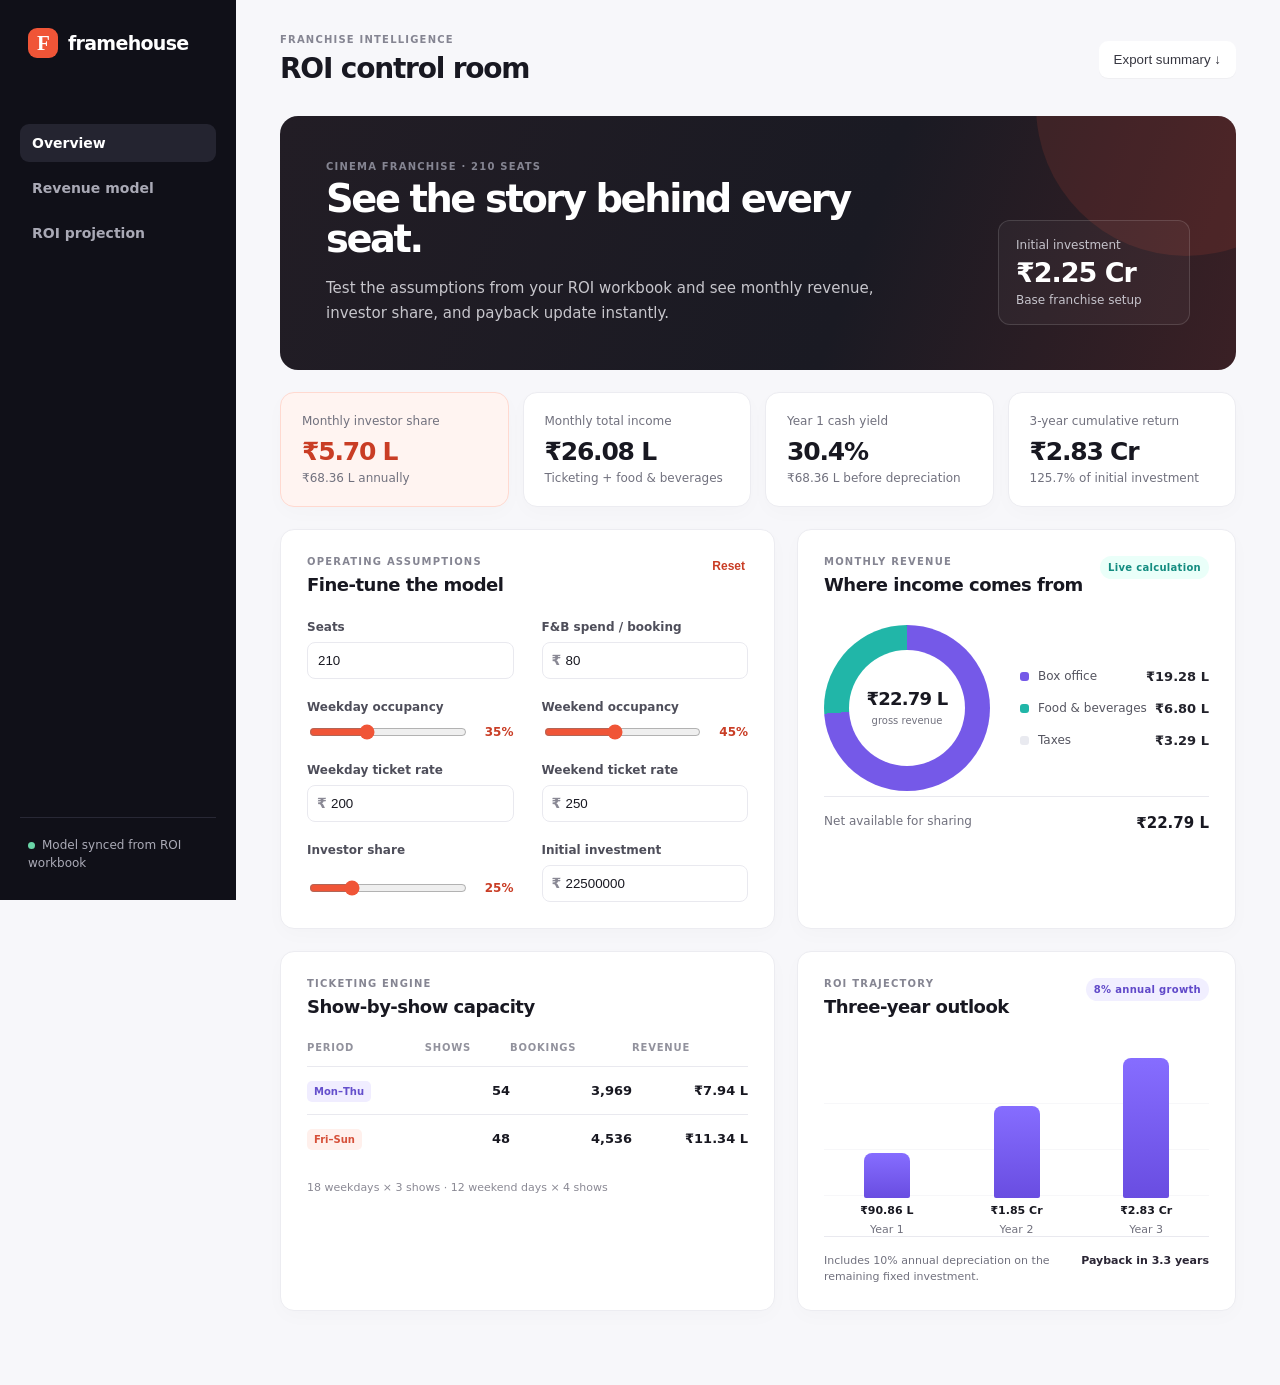
==== index.html @ 7f37f88f "Add files via upload" ====
<!doctype html>
<html lang="en">
  <head>
    <meta charset="UTF-8" />
    <meta name="viewport" content="width=device-width, initial-scale=1.0" />
    <meta name="theme-color" content="#101018" />
    <title>Framehouse — Cinema ROI</title>
    <link rel="stylesheet" href="styles.css" />
  </head>
  <body>
    <div class="app-shell">
      <aside class="sidebar">
        <a class="brand" href="#top" aria-label="Framehouse home"><span class="brand-mark">F</span><span>framehouse</span></a>
        <nav aria-label="Primary navigation">
          <a class="nav-link active" href="#overview">Overview</a>
          <a class="nav-link" href="#revenue">Revenue model</a>
          <a class="nav-link" href="#projection">ROI projection</a>
        </nav>
        <div class="sidebar-note"><span class="status-dot"></span>Model synced from ROI workbook</div>
      </aside>

      <main id="top">
        <header class="topbar">
          <div><p class="eyebrow">Franchise intelligence</p><h1>ROI control room</h1></div>
          <button class="button button-quiet" id="exportButton">Export summary <span aria-hidden="true">↓</span></button>
        </header>

        <section class="hero" id="overview">
          <div>
            <p class="eyebrow">Cinema franchise · 210 seats</p>
            <h2>See the story behind every seat.</h2>
            <p>Test the assumptions from your ROI workbook and see monthly revenue, investor share, and payback update instantly.</p>
          </div>
          <div class="hero-investment"><span>Initial investment</span><strong id="investmentHero">₹2.25 Cr</strong><small>Base franchise setup</small></div>
        </section>

        <section class="metrics" aria-label="Key performance metrics">
          <article class="metric-card featured"><span>Monthly investor share</span><strong id="monthlyShare">₹5.70 L</strong><small id="annualShareNote">₹68.36 L annually</small></article>
          <article class="metric-card"><span>Monthly total income</span><strong id="totalIncome">₹26.08 L</strong><small>Ticketing + food & beverages</small></article>
          <article class="metric-card"><span>Year 1 cash yield</span><strong id="yearOneYield">30.4%</strong><small id="yearOneValue">₹68.36 L before depreciation</small></article>
          <article class="metric-card"><span>3-year cumulative return</span><strong id="threeYearReturn">₹2.83 Cr</strong><small id="threeYearPercent">125.7% of initial investment</small></article>
        </section>

        <section class="grid two-up" id="revenue">
          <article class="panel inputs-panel">
            <div class="panel-heading"><div><p class="eyebrow">Operating assumptions</p><h3>Fine-tune the model</h3></div><button id="resetButton" class="text-button">Reset</button></div>
            <div class="assumptions">
              <label>Seats <input id="seats" type="number" min="1" value="210" /></label>
              <label>F&B spend / booking <div class="currency-input"><span>₹</span><input id="foodRate" type="number" min="0" value="80" /></div></label>
              <label>Weekday occupancy <div class="range-row"><input id="weekdayOccupancy" type="range" min="0" max="100" value="35" /><output id="weekdayOccupancyValue">35%</output></div></label>
              <label>Weekend occupancy <div class="range-row"><input id="weekendOccupancy" type="range" min="0" max="100" value="45" /><output id="weekendOccupancyValue">45%</output></div></label>
              <label>Weekday ticket rate <div class="currency-input"><span>₹</span><input id="weekdayRate" type="number" min="0" value="200" /></div></label>
              <label>Weekend ticket rate <div class="currency-input"><span>₹</span><input id="weekendRate" type="number" min="0" value="250" /></div></label>
              <label>Investor share <div class="range-row"><input id="investorShare" type="range" min="0" max="100" value="25" /><output id="investorShareValue">25%</output></div></label>
              <label>Initial investment <div class="currency-input"><span>₹</span><input id="investment" type="number" min="0" step="100000" value="22500000" /></div></label>
            </div>
          </article>

          <article class="panel revenue-panel">
            <div class="panel-heading"><div><p class="eyebrow">Monthly revenue</p><h3>Where income comes from</h3></div><span class="pill">Live calculation</span></div>
            <div class="donut-wrap"><div class="donut" id="revenueDonut"><div><strong id="grossRevenue">₹22.79 L</strong><span>gross revenue</span></div></div><ul class="legend"><li><i class="swatch ticket"></i><span>Box office</span><strong id="ticketRevenue">₹19.28 L</strong></li><li><i class="swatch food"></i><span>Food & beverages</span><strong id="foodRevenue">₹6.80 L</strong></li><li><i class="swatch taxes"></i><span>Taxes</span><strong id="taxRevenue">₹3.29 L</strong></li></ul></div>
            <div class="revenue-footer"><span>Net available for sharing</span><strong id="availableForSharing">₹22.79 L</strong></div>
          </article>
        </section>

        <section class="grid two-up" id="projection">
          <article class="panel table-panel">
            <div class="panel-heading"><div><p class="eyebrow">Ticketing engine</p><h3>Show-by-show capacity</h3></div></div>
            <div class="table-wrap"><table><thead><tr><th>Period</th><th>Shows</th><th>Bookings</th><th>Revenue</th></tr></thead><tbody><tr><td><span class="day-badge weekday">Mon–Thu</span></td><td id="weekdayShows">54</td><td id="weekdayBookings">3,969</td><td id="weekdayRevenue">₹7.94 L</td></tr><tr><td><span class="day-badge weekend">Fri–Sun</span></td><td id="weekendShows">48</td><td id="weekendBookings">4,536</td><td id="weekendRevenue">₹11.34 L</td></tr></tbody></table></div><p class="source-note">18 weekdays × 3 shows · 12 weekend days × 4 shows</p>
          </article>
          <article class="panel chart-panel">
            <div class="panel-heading"><div><p class="eyebrow">ROI trajectory</p><h3>Three-year outlook</h3></div><span class="pill neutral">8% annual growth</span></div>
            <div class="chart-area" id="chartArea" role="img" aria-label="Cumulative ROI projection by year"><div class="chart-grid"></div><div class="bars"><div class="bar-item"><div class="bar" id="barOne"></div><strong id="barOneValue">₹90.86 L</strong><span>Year 1</span></div><div class="bar-item"><div class="bar" id="barTwo"></div><strong id="barTwoValue">₹1.85 Cr</strong><span>Year 2</span></div><div class="bar-item"><div class="bar" id="barThree"></div><strong id="barThreeValue">₹2.83 Cr</strong><span>Year 3</span></div></div></div><div class="chart-caption"><span>Includes 10% annual depreciation on the remaining fixed investment.</span><strong id="payback">Payback in 2.5 years</strong></div>
          </article>
        </section>
      </main>
    </div>
    <div class="toast" id="toast" role="status">Summary downloaded</div>
    <script src="app.js"></script>
  </body>
</html>
---- styles.css ----
:root{--ink:#181821;--muted:#71717e;--line:#e9e9ef;--canvas:#f7f7fa;--panel:#fff;--accent:#f05537;--accent-dark:#c93d25;--purple:#7559e8;--teal:#21b6a8;--soft:#fff3f0}*{box-sizing:border-box}body{margin:0;background:var(--canvas);font-family:Inter,ui-sans-serif,system-ui,-apple-system,BlinkMacSystemFont,"Segoe UI",sans-serif;color:var(--ink)}.app-shell{min-height:100vh;display:grid;grid-template-columns:236px 1fr}.sidebar{background:#101018;color:#fff;padding:28px 20px;position:sticky;top:0;height:100vh;display:flex;flex-direction:column}.brand{display:flex;align-items:center;gap:10px;color:#fff;text-decoration:none;font-size:19px;font-weight:750;letter-spacing:-.7px;padding:0 8px}.brand-mark{display:grid;place-items:center;width:30px;height:30px;border-radius:9px;background:var(--accent);font-family:Georgia,serif;font-size:21px}.sidebar nav{display:grid;gap:7px;margin-top:66px}.nav-link{border-radius:9px;padding:11px 12px;color:#a9a9b5;text-decoration:none;font-size:14px;font-weight:600}.nav-link:hover,.nav-link.active{background:#242430;color:#fff}.sidebar-note{margin-top:auto;border-top:1px solid #282835;padding:18px 8px 0;color:#aaaab6;font-size:12px;line-height:1.5}.status-dot{display:inline-block;width:7px;height:7px;background:#69d5a7;border-radius:50%;margin-right:7px}main{max-width:1460px;width:100%;padding:34px 44px 52px;margin:auto}.topbar{display:flex;align-items:center;justify-content:space-between;margin-bottom:31px}.eyebrow{text-transform:uppercase;letter-spacing:.12em;font-weight:750;font-size:10px;color:#858592;margin:0 0 7px}h1,h2,h3,p{margin-top:0}h1{font-size:28px;letter-spacing:-1.2px;margin-bottom:0}h2{font-size:clamp(30px,3vw,46px);line-height:1.04;letter-spacing:-2.4px;max-width:570px;margin:0 0 17px}h3{font-size:18px;letter-spacing:-.5px;margin:0}.button{border:0;border-radius:9px;padding:11px 15px;font:600 13px inherit;cursor:pointer}.button-quiet{background:#fff;box-shadow:0 1px 1px #00000009;color:#373741}.hero{display:flex;justify-content:space-between;gap:30px;background:linear-gradient(110deg,#221d25,#1a1a23 60%,#3a2025);color:white;border-radius:18px;padding:45px 46px;margin-bottom:22px;overflow:hidden;position:relative}.hero:after{content:"";position:absolute;width:300px;height:300px;border-radius:50%;background:#f0553720;right:-100px;top:-160px}.hero p:not(.eyebrow){color:#c7c6cc;line-height:1.65;max-width:560px;font-size:15px;margin-bottom:0}.hero-investment{position:relative;z-index:1;min-width:192px;align-self:flex-end;border:1px solid #ffffff22;background:#ffffff0a;border-radius:12px;padding:17px}.hero-investment span,.hero-investment small{display:block;color:#c5c3cb;font-size:12px}.hero-investment strong{display:block;font-size:27px;letter-spacing:-1px;margin:5px 0}.metrics{display:grid;grid-template-columns:repeat(4,1fr);gap:14px;margin-bottom:22px}.metric-card,.panel{background:var(--panel);border:1px solid #ececf1;border-radius:14px;box-shadow:0 6px 20px #17172a05}.metric-card{padding:21px}.metric-card span,.metric-card small{display:block;color:var(--muted);font-size:12px}.metric-card strong{display:block;font-size:25px;letter-spacing:-1.2px;margin:9px 0 5px}.metric-card.featured{background:#fff4f1;border-color:#ffd9d0}.metric-card.featured strong{color:var(--accent-dark)}.grid{display:grid;gap:22px;margin-bottom:22px}.two-up{grid-template-columns:minmax(0,1.06fr) minmax(0,.94fr)}.panel{padding:26px}.panel-heading{display:flex;gap:16px;align-items:flex-start;justify-content:space-between;margin-bottom:25px}.text-button{border:0;background:transparent;color:var(--accent-dark);font-weight:700;font-size:12px;cursor:pointer;padding:3px}.assumptions{display:grid;grid-template-columns:1fr 1fr;gap:21px 28px}.assumptions label{font-size:12px;font-weight:700;color:#4e4e5a;display:grid;gap:8px}.assumptions input[type=number]{border:1px solid var(--line);border-radius:8px;padding:10px;font:600 14px inherit;color:var(--ink);width:100%;background:#fff}.currency-input{position:relative}.currency-input span{position:absolute;left:10px;top:10px;color:#898894;font-size:14px}.currency-input input{padding-left:23px!important}.range-row{display:grid;grid-template-columns:1fr 39px;gap:10px;align-items:center}.range-row output{font-size:12px;color:var(--accent-dark);text-align:right}input[type=range]{accent-color:var(--accent);width:100%;cursor:pointer}.pill{font-size:10px;font-weight:750;letter-spacing:.03em;background:#eafff9;color:#138c80;padding:6px 8px;border-radius:99px;white-space:nowrap}.pill.neutral{background:#f1efff;color:#6049c9}.donut-wrap{display:flex;align-items:center;gap:30px;min-height:176px}.donut{width:166px;height:166px;flex:0 0 166px;border-radius:50%;background:conic-gradient(var(--purple) 0 60%,var(--teal) 60% 81%,#e9eaf0 81% 100%);display:grid;place-items:center;position:relative}.donut:before{content:"";width:116px;height:116px;border-radius:50%;background:#fff;position:absolute}.donut>div{position:relative;text-align:center}.donut strong{font-size:18px;display:block;letter-spacing:-.8px}.donut span{color:var(--muted);font-size:10px}.legend{list-style:none;margin:0;padding:0;display:grid;gap:17px;width:100%}.legend li{display:grid;grid-template-columns:10px 1fr auto;align-items:center;gap:8px;color:#555560;font-size:12px}.legend strong{color:#22222b;font-size:13px}.swatch{width:9px;height:9px;border-radius:3px}.ticket{background:var(--purple)}.food{background:var(--teal)}.taxes{background:#e9eaf0}.revenue-footer{border-top:1px solid var(--line);padding-top:17px;display:flex;justify-content:space-between;color:var(--muted);font-size:12px}.revenue-footer strong{color:var(--ink);font-size:15px}.table-wrap{overflow:auto}table{width:100%;border-collapse:collapse;text-align:left}th{font-size:10px;letter-spacing:.08em;text-transform:uppercase;color:#92929d;padding:0 0 13px}td{border-top:1px solid var(--line);padding:16px 0;font-size:13px;font-weight:600}td:not(:first-child){text-align:right}.day-badge{font-size:10px;padding:5px 7px;border-radius:5px}.weekday{color:#644fcc;background:#f0edff}.weekend{color:#d65039;background:#fff0ec}.source-note{color:#8a8994;font-size:11px;margin:19px 0 0}.chart-area{height:195px;border-bottom:1px solid var(--line);position:relative;padding:16px 10px 0}.chart-grid{position:absolute;inset:16px 0 0;background:repeating-linear-gradient(to bottom,transparent 0,transparent 45px,#f0f0f4 46px)}.bars{height:100%;display:flex;gap:18%;align-items:flex-end;justify-content:center;position:relative}.bar-item{height:100%;width:64px;display:flex;flex-direction:column;align-items:center;justify-content:flex-end;gap:6px}.bar{width:46px;background:linear-gradient(#866dff,#694de1);border-radius:8px 8px 2px 2px;min-height:8px;transition:height .35s ease}.bar-item strong{font-size:11px;white-space:nowrap}.bar-item span{font-size:11px;color:var(--muted)}.chart-caption{display:flex;gap:15px;justify-content:space-between;margin-top:16px;color:var(--muted);font-size:11px;line-height:1.4}.chart-caption strong{color:#2a2534;white-space:nowrap}.toast{position:fixed;bottom:25px;right:25px;background:#22222d;color:#fff;padding:12px 16px;border-radius:9px;font-size:13px;opacity:0;transform:translateY(8px);pointer-events:none;transition:.25s}.toast.show{opacity:1;transform:none}@media(max-width:1050px){.metrics{grid-template-columns:repeat(2,1fr)}.two-up{grid-template-columns:1fr}.sidebar{display:none}.app-shell{grid-template-columns:1fr}}@media(max-width:600px){main{padding:25px 17px}.topbar{margin-bottom:24px}.topbar .button{font-size:0;padding:12px}.topbar .button span{font-size:16px}.hero{padding:30px 25px;display:block}.hero-investment{margin-top:28px;max-width:200px}.metrics{grid-template-columns:1fr}.panel{padding:20px}.assumptions{grid-template-columns:1fr}.donut-wrap{gap:18px}.donut{transform:scale(.84);transform-origin:left center;margin-right:-27px}.legend{gap:12px}.chart-caption{display:block}.chart-caption strong{display:block;margin-top:7px}}
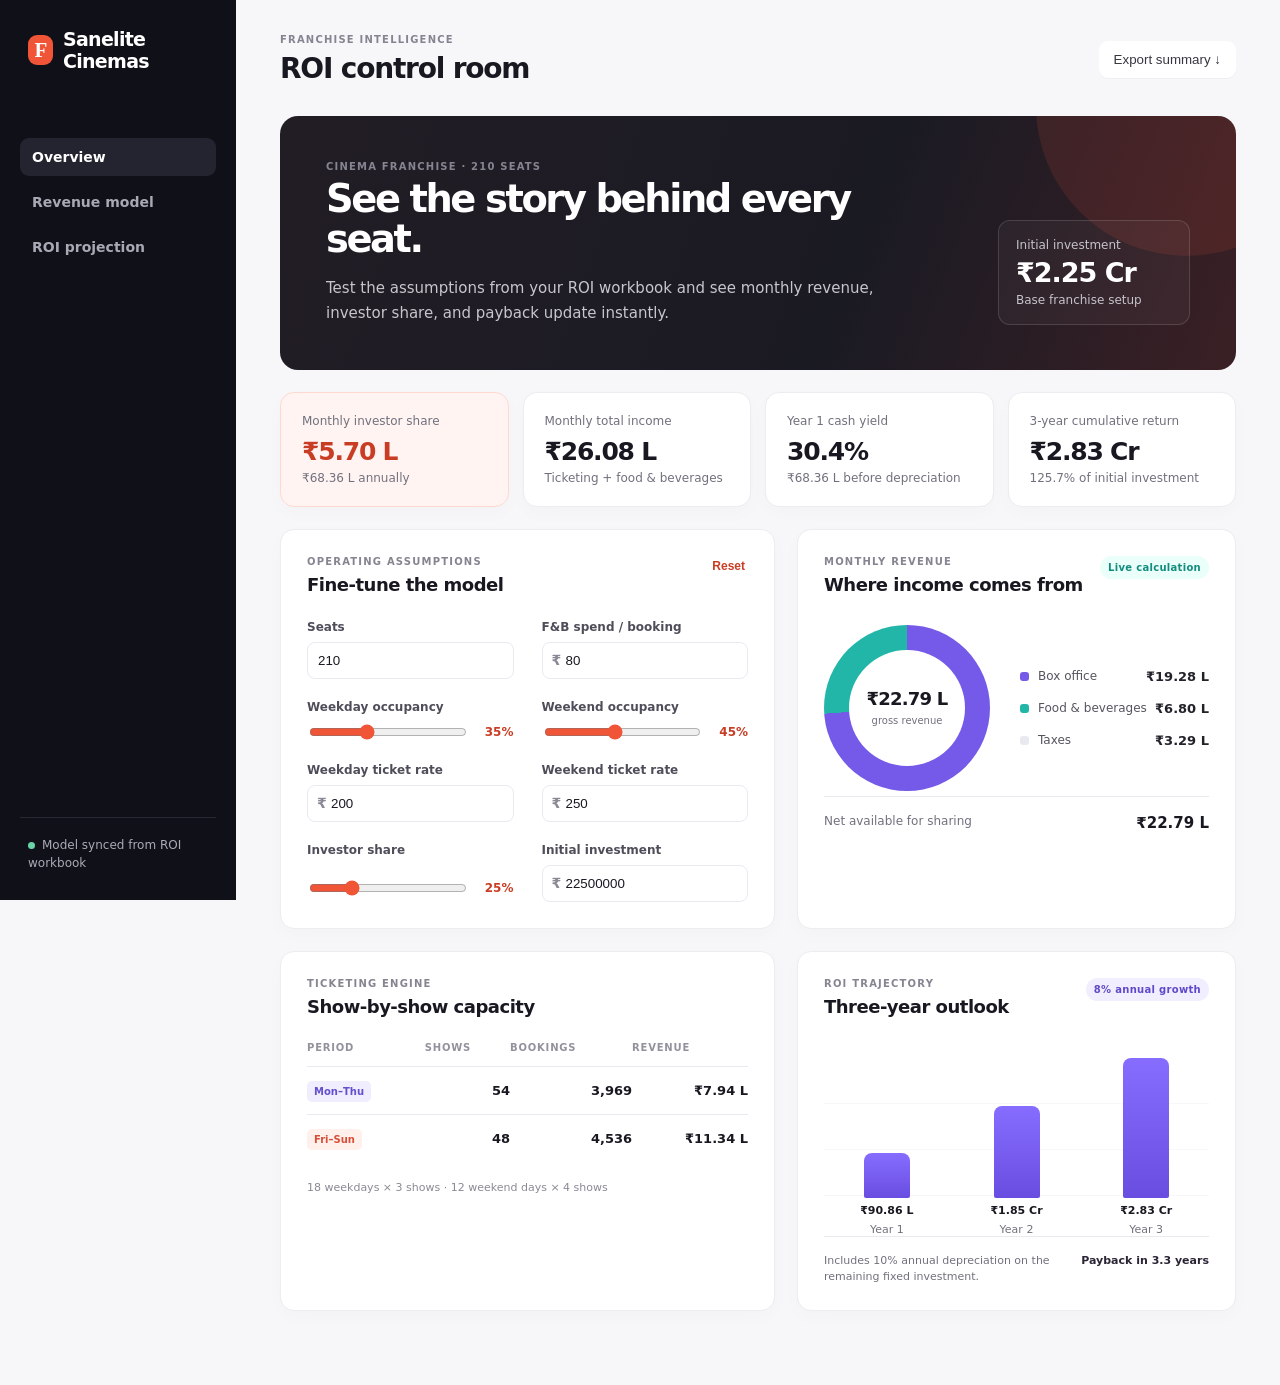
==== commit aa6a3e16: "Update index.html" ====
--- a/index.html
+++ b/index.html
@@ -4,13 +4,13 @@
     <meta charset="UTF-8" />
     <meta name="viewport" content="width=device-width, initial-scale=1.0" />
     <meta name="theme-color" content="#101018" />
-    <title>Framehouse — Cinema ROI</title>
+    <title>Sanelite Cinemas ROI Module</title>
     <link rel="stylesheet" href="styles.css" />
   </head>
   <body>
     <div class="app-shell">
       <aside class="sidebar">
-        <a class="brand" href="#top" aria-label="Framehouse home"><span class="brand-mark">F</span><span>framehouse</span></a>
+        <a class="brand" href="#top" aria-label="Framehouse home"><span class="brand-mark">F</span><span>Sanelite Cinemas</span></a>
         <nav aria-label="Primary navigation">
           <a class="nav-link active" href="#overview">Overview</a>
           <a class="nav-link" href="#revenue">Revenue model</a>
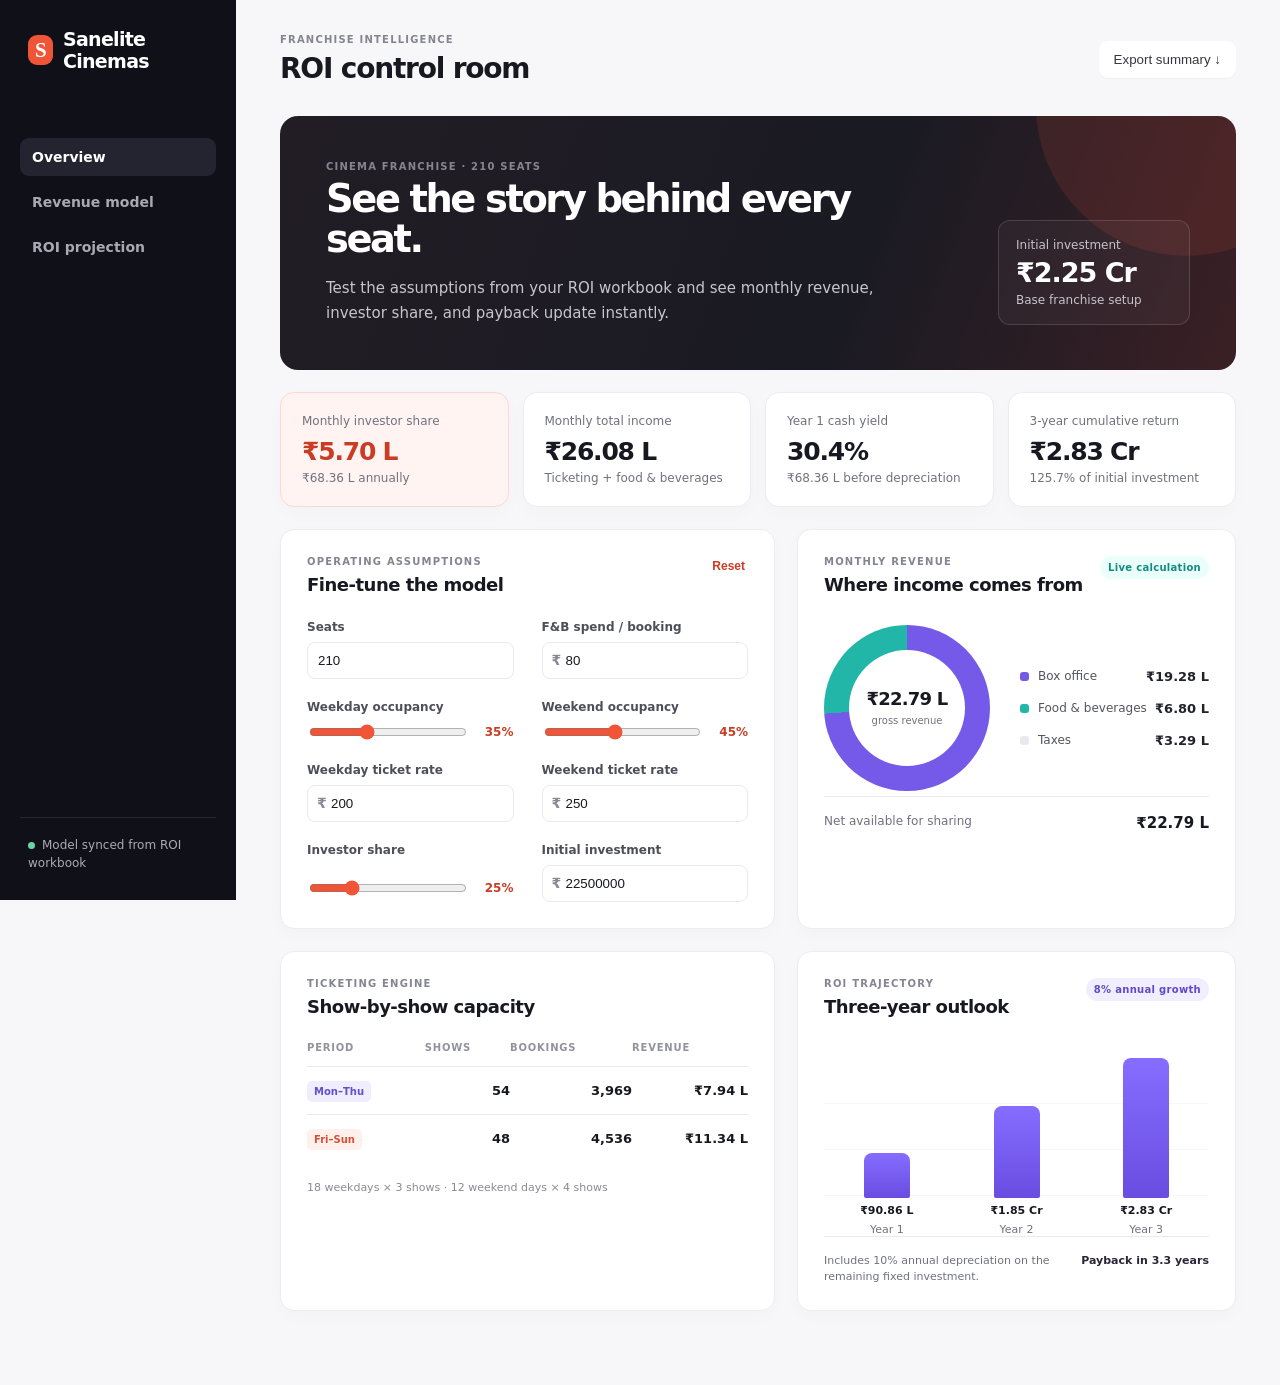
==== commit 35bc682f: "Update index.html" ====
--- a/index.html
+++ b/index.html
@@ -10,7 +10,7 @@
   <body>
     <div class="app-shell">
       <aside class="sidebar">
-        <a class="brand" href="#top" aria-label="Framehouse home"><span class="brand-mark">F</span><span>Sanelite Cinemas</span></a>
+        <a class="brand" href="#top" aria-label="Framehouse home"><span class="brand-mark">S</span><span>Sanelite Cinemas</span></a>
         <nav aria-label="Primary navigation">
           <a class="nav-link active" href="#overview">Overview</a>
           <a class="nav-link" href="#revenue">Revenue model</a>
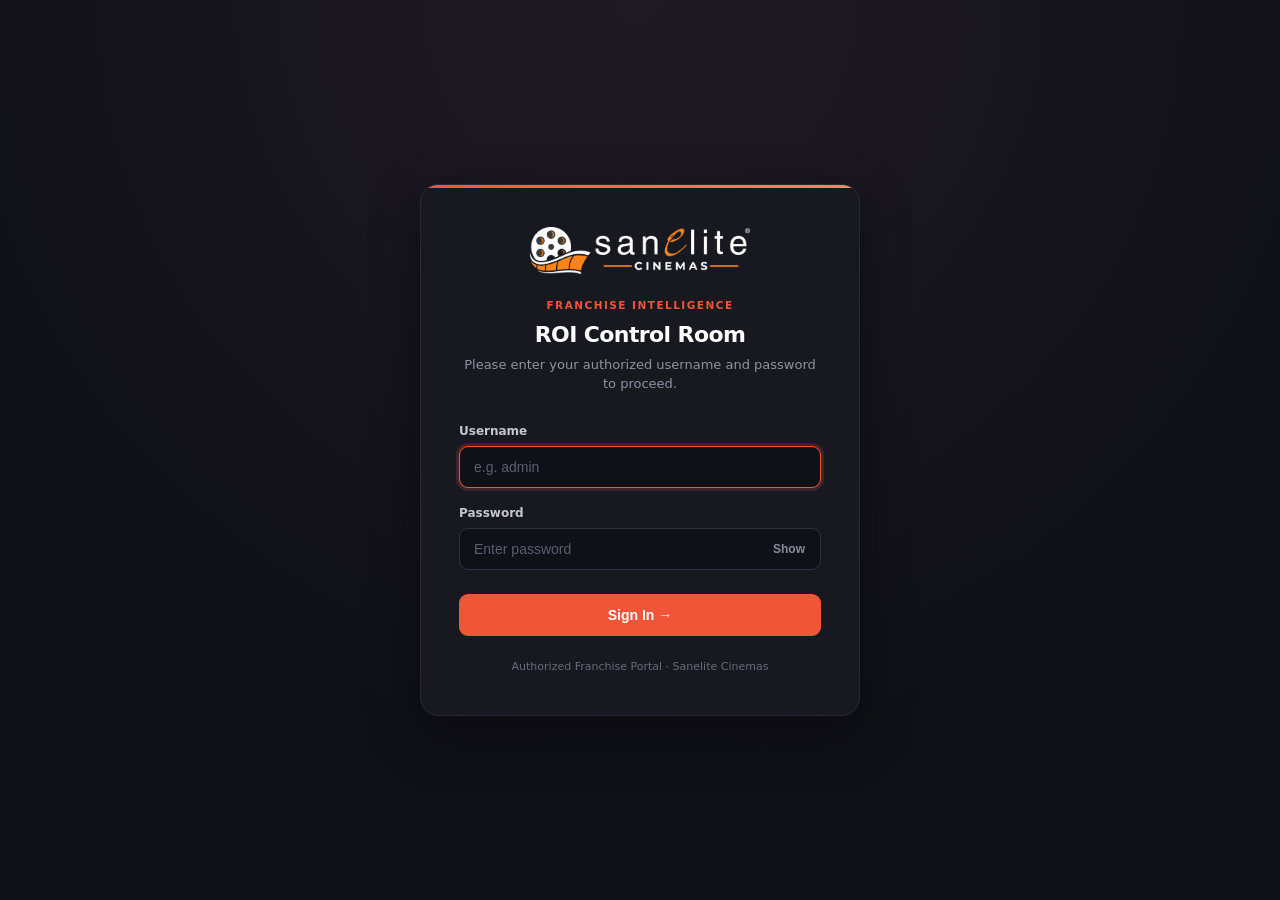
==== commit 9606a242: "Add files via upload" ====
--- a/index.html
+++ b/index.html
@@ -6,11 +6,16 @@
     <meta name="theme-color" content="#101018" />
     <title>Sanelite Cinemas ROI Module</title>
     <link rel="stylesheet" href="styles.css" />
+    <script>
+      if (!sessionStorage.getItem('sanelite_auth')) {
+        window.location.replace('login.html');
+      }
+    </script>
   </head>
   <body>
     <div class="app-shell">
       <aside class="sidebar">
-        <a class="brand" href="#top" aria-label="Framehouse home"><span class="brand-mark">S</span><span>Sanelite Cinemas</span></a>
+        <a class="brand" href="#top" aria-label="Sanelite Cinemas home"><img src="cinemas-white-logo.png" onerror="this.onerror=null;this.src='logo-white.png';" alt="Sanelite Cinemas" class="brand-logo" /></a>
         <nav aria-label="Primary navigation">
           <a class="nav-link active" href="#overview">Overview</a>
           <a class="nav-link" href="#revenue">Revenue model</a>
@@ -22,23 +27,40 @@
       <main id="top">
         <header class="topbar">
           <div><p class="eyebrow">Franchise intelligence</p><h1>ROI control room</h1></div>
-          <button class="button button-quiet" id="exportButton">Export summary <span aria-hidden="true">↓</span></button>
+          <div class="topbar-actions">
+            <button class="button button-quiet" id="exportButton">Export summary <span aria-hidden="true">↓</span></button>
+            <button class="button button-logout" id="logoutButton">Logout <span aria-hidden="true">↗</span></button>
+          </div>
         </header>
 
         <section class="hero" id="overview">
-          <div>
-            <p class="eyebrow">Cinema franchise · 210 seats</p>
+          <!-- Ambient Projector Glow -->
+          <div class="hero-projector-beam" aria-hidden="true"></div>
+
+          <!-- Sanelite Film Reel Watermark Backdrop -->
+          <div class="hero-reel-watermark" aria-hidden="true">
+            <img src="sanelite-reel.png" alt="" class="reel-watermark-img" />
+          </div>
+
+          <div class="hero-content">
             <h2>See the story behind every seat.</h2>
             <p>Test the assumptions from your ROI workbook and see monthly revenue, investor share, and payback update instantly.</p>
           </div>
-          <div class="hero-investment"><span>Initial investment</span><strong id="investmentHero">₹2.25 Cr</strong><small>Base franchise setup</small></div>
+
+          <!-- Luxury Glassmorphic Investment Card -->
+          <div class="hero-investment glass-card">
+            <div class="glass-card-glow" aria-hidden="true"></div>
+            <div class="glass-card-tag">Initial investment</div>
+            <strong id="investmentHero">₹2.25 Cr</strong>
+            <small>Base franchise setup</small>
+          </div>
         </section>
 
         <section class="metrics" aria-label="Key performance metrics">
-          <article class="metric-card featured"><span>Monthly investor share</span><strong id="monthlyShare">₹5.70 L</strong><small id="annualShareNote">₹68.36 L annually</small></article>
-          <article class="metric-card"><span>Monthly total income</span><strong id="totalIncome">₹26.08 L</strong><small>Ticketing + food & beverages</small></article>
-          <article class="metric-card"><span>Year 1 cash yield</span><strong id="yearOneYield">30.4%</strong><small id="yearOneValue">₹68.36 L before depreciation</small></article>
-          <article class="metric-card"><span>3-year cumulative return</span><strong id="threeYearReturn">₹2.83 Cr</strong><small id="threeYearPercent">125.7% of initial investment</small></article>
+          <article class="metric-card featured"><span>Monthly investor share</span><strong id="monthlyShare">₹4.89 L</strong><small id="annualShareNote">₹58.64 L annually</small></article>
+          <article class="metric-card"><span>Monthly total income</span><strong id="totalIncome">₹22.38 L</strong><small>Ticketing + food & beverages</small></article>
+          <article class="metric-card"><span>Year 1 cash yield</span><strong id="yearOneYield">26.1%</strong><small id="yearOneValue">₹58.64 L before depreciation</small></article>
+          <article class="metric-card"><span>3-year cumulative return</span><strong id="threeYearReturn">₹2.47 Cr</strong><small id="threeYearPercent">109.9% of initial investment</small></article>
         </section>
 
         <section class="grid two-up" id="revenue">
@@ -47,6 +69,8 @@
             <div class="assumptions">
               <label>Seats <input id="seats" type="number" min="1" value="210" /></label>
               <label>F&B spend / booking <div class="currency-input"><span>₹</span><input id="foodRate" type="number" min="0" value="80" /></div></label>
+              <label>Mon–Thu shows / day <input id="weekdayShowsPerDay" type="number" min="1" max="12" value="2" /></label>
+              <label>Fri–Sun shows / day <input id="weekendShowsPerDay" type="number" min="1" max="12" value="4" /></label>
               <label>Weekday occupancy <div class="range-row"><input id="weekdayOccupancy" type="range" min="0" max="100" value="35" /><output id="weekdayOccupancyValue">35%</output></div></label>
               <label>Weekend occupancy <div class="range-row"><input id="weekendOccupancy" type="range" min="0" max="100" value="45" /><output id="weekendOccupancyValue">45%</output></div></label>
               <label>Weekday ticket rate <div class="currency-input"><span>₹</span><input id="weekdayRate" type="number" min="0" value="200" /></div></label>
@@ -58,24 +82,27 @@
 
           <article class="panel revenue-panel">
             <div class="panel-heading"><div><p class="eyebrow">Monthly revenue</p><h3>Where income comes from</h3></div><span class="pill">Live calculation</span></div>
-            <div class="donut-wrap"><div class="donut" id="revenueDonut"><div><strong id="grossRevenue">₹22.79 L</strong><span>gross revenue</span></div></div><ul class="legend"><li><i class="swatch ticket"></i><span>Box office</span><strong id="ticketRevenue">₹19.28 L</strong></li><li><i class="swatch food"></i><span>Food & beverages</span><strong id="foodRevenue">₹6.80 L</strong></li><li><i class="swatch taxes"></i><span>Taxes</span><strong id="taxRevenue">₹3.29 L</strong></li></ul></div>
-            <div class="revenue-footer"><span>Net available for sharing</span><strong id="availableForSharing">₹22.79 L</strong></div>
+            <div class="donut-wrap"><div class="donut" id="revenueDonut"><div><strong id="grossRevenue">₹22.38 L</strong><span>total income</span></div></div><ul class="legend"><li><i class="swatch ticket"></i><span>Box office</span><strong id="ticketRevenue">₹16.63 L</strong></li><li><i class="swatch food"></i><span>Food & beverages</span><strong id="foodRevenue">₹5.75 L</strong></li><li><i class="swatch taxes"></i><span>Taxes</span><strong id="taxRevenue">₹2.83 L</strong></li></ul></div>
+            <div class="revenue-footer"><span>Net available for sharing</span><strong id="availableForSharing">₹19.55 L</strong></div>
           </article>
         </section>
 
         <section class="grid two-up" id="projection">
           <article class="panel table-panel">
             <div class="panel-heading"><div><p class="eyebrow">Ticketing engine</p><h3>Show-by-show capacity</h3></div></div>
-            <div class="table-wrap"><table><thead><tr><th>Period</th><th>Shows</th><th>Bookings</th><th>Revenue</th></tr></thead><tbody><tr><td><span class="day-badge weekday">Mon–Thu</span></td><td id="weekdayShows">54</td><td id="weekdayBookings">3,969</td><td id="weekdayRevenue">₹7.94 L</td></tr><tr><td><span class="day-badge weekend">Fri–Sun</span></td><td id="weekendShows">48</td><td id="weekendBookings">4,536</td><td id="weekendRevenue">₹11.34 L</td></tr></tbody></table></div><p class="source-note">18 weekdays × 3 shows · 12 weekend days × 4 shows</p>
+            <div class="table-wrap"><table><thead><tr><th>Period</th><th>Shows</th><th>Total Seats</th><th>Bookings</th><th>Revenue</th></tr></thead><tbody><tr><td><span class="day-badge weekday">Mon–Thu</span></td><td id="weekdayShows">36</td><td id="weekdayTotalSeats">7,560</td><td id="weekdayBookings">2,646</td><td id="weekdayRevenue">₹5.29 L</td></tr><tr><td><span class="day-badge weekend">Fri–Sun</span></td><td id="weekendShows">48</td><td id="weekendTotalSeats">10,080</td><td id="weekendBookings">4,536</td><td id="weekendRevenue">₹11.34 L</td></tr></tbody></table></div><p class="source-note" id="showsSourceNote">18 weekdays × 2 shows (7,560 seats) · 12 weekend days × 4 shows (10,080 seats)</p>
           </article>
           <article class="panel chart-panel">
             <div class="panel-heading"><div><p class="eyebrow">ROI trajectory</p><h3>Three-year outlook</h3></div><span class="pill neutral">8% annual growth</span></div>
-            <div class="chart-area" id="chartArea" role="img" aria-label="Cumulative ROI projection by year"><div class="chart-grid"></div><div class="bars"><div class="bar-item"><div class="bar" id="barOne"></div><strong id="barOneValue">₹90.86 L</strong><span>Year 1</span></div><div class="bar-item"><div class="bar" id="barTwo"></div><strong id="barTwoValue">₹1.85 Cr</strong><span>Year 2</span></div><div class="bar-item"><div class="bar" id="barThree"></div><strong id="barThreeValue">₹2.83 Cr</strong><span>Year 3</span></div></div></div><div class="chart-caption"><span>Includes 10% annual depreciation on the remaining fixed investment.</span><strong id="payback">Payback in 2.5 years</strong></div>
+            <div class="chart-area" id="chartArea" role="img" aria-label="Cumulative ROI projection by year"><div class="chart-grid"></div><div class="bars"><div class="bar-item"><div class="bar" id="barOne"></div><strong id="barOneValue">₹81.14 L</strong><span>Year 1</span></div><div class="bar-item"><div class="bar" id="barTwo"></div><strong id="barTwoValue">₹1.65 Cr</strong><span>Year 2</span></div><div class="bar-item"><div class="bar" id="barThree"></div><strong id="barThreeValue">₹2.47 Cr</strong><span>Year 3</span></div></div></div><div class="chart-caption"><span>Includes 10% annual depreciation on the remaining fixed investment.</span><strong id="payback">Payback in 3.8 years</strong></div>
           </article>
         </section>
       </main>
     </div>
-    <div class="toast" id="toast" role="status">Summary downloaded</div>
+    <div class="toast" id="toast" role="status">PDF downloaded</div>
+    <script src="jspdf.umd.min.js"></script>
+    <script src="jspdf.plugin.autotable.min.js"></script>
+    <script src="logo-data.js"></script>
     <script src="app.js"></script>
   </body>
 </html>
--- a/styles.css
+++ b/styles.css
@@ -1 +1,25 @@
-:root{--ink:#181821;--muted:#71717e;--line:#e9e9ef;--canvas:#f7f7fa;--panel:#fff;--accent:#f05537;--accent-dark:#c93d25;--purple:#7559e8;--teal:#21b6a8;--soft:#fff3f0}*{box-sizing:border-box}body{margin:0;background:var(--canvas);font-family:Inter,ui-sans-serif,system-ui,-apple-system,BlinkMacSystemFont,"Segoe UI",sans-serif;color:var(--ink)}.app-shell{min-height:100vh;display:grid;grid-template-columns:236px 1fr}.sidebar{background:#101018;color:#fff;padding:28px 20px;position:sticky;top:0;height:100vh;display:flex;flex-direction:column}.brand{display:flex;align-items:center;gap:10px;color:#fff;text-decoration:none;font-size:19px;font-weight:750;letter-spacing:-.7px;padding:0 8px}.brand-mark{display:grid;place-items:center;width:30px;height:30px;border-radius:9px;background:var(--accent);font-family:Georgia,serif;font-size:21px}.sidebar nav{display:grid;gap:7px;margin-top:66px}.nav-link{border-radius:9px;padding:11px 12px;color:#a9a9b5;text-decoration:none;font-size:14px;font-weight:600}.nav-link:hover,.nav-link.active{background:#242430;color:#fff}.sidebar-note{margin-top:auto;border-top:1px solid #282835;padding:18px 8px 0;color:#aaaab6;font-size:12px;line-height:1.5}.status-dot{display:inline-block;width:7px;height:7px;background:#69d5a7;border-radius:50%;margin-right:7px}main{max-width:1460px;width:100%;padding:34px 44px 52px;margin:auto}.topbar{display:flex;align-items:center;justify-content:space-between;margin-bottom:31px}.eyebrow{text-transform:uppercase;letter-spacing:.12em;font-weight:750;font-size:10px;color:#858592;margin:0 0 7px}h1,h2,h3,p{margin-top:0}h1{font-size:28px;letter-spacing:-1.2px;margin-bottom:0}h2{font-size:clamp(30px,3vw,46px);line-height:1.04;letter-spacing:-2.4px;max-width:570px;margin:0 0 17px}h3{font-size:18px;letter-spacing:-.5px;margin:0}.button{border:0;border-radius:9px;padding:11px 15px;font:600 13px inherit;cursor:pointer}.button-quiet{background:#fff;box-shadow:0 1px 1px #00000009;color:#373741}.hero{display:flex;justify-content:space-between;gap:30px;background:linear-gradient(110deg,#221d25,#1a1a23 60%,#3a2025);color:white;border-radius:18px;padding:45px 46px;margin-bottom:22px;overflow:hidden;position:relative}.hero:after{content:"";position:absolute;width:300px;height:300px;border-radius:50%;background:#f0553720;right:-100px;top:-160px}.hero p:not(.eyebrow){color:#c7c6cc;line-height:1.65;max-width:560px;font-size:15px;margin-bottom:0}.hero-investment{position:relative;z-index:1;min-width:192px;align-self:flex-end;border:1px solid #ffffff22;background:#ffffff0a;border-radius:12px;padding:17px}.hero-investment span,.hero-investment small{display:block;color:#c5c3cb;font-size:12px}.hero-investment strong{display:block;font-size:27px;letter-spacing:-1px;margin:5px 0}.metrics{display:grid;grid-template-columns:repeat(4,1fr);gap:14px;margin-bottom:22px}.metric-card,.panel{background:var(--panel);border:1px solid #ececf1;border-radius:14px;box-shadow:0 6px 20px #17172a05}.metric-card{padding:21px}.metric-card span,.metric-card small{display:block;color:var(--muted);font-size:12px}.metric-card strong{display:block;font-size:25px;letter-spacing:-1.2px;margin:9px 0 5px}.metric-card.featured{background:#fff4f1;border-color:#ffd9d0}.metric-card.featured strong{color:var(--accent-dark)}.grid{display:grid;gap:22px;margin-bottom:22px}.two-up{grid-template-columns:minmax(0,1.06fr) minmax(0,.94fr)}.panel{padding:26px}.panel-heading{display:flex;gap:16px;align-items:flex-start;justify-content:space-between;margin-bottom:25px}.text-button{border:0;background:transparent;color:var(--accent-dark);font-weight:700;font-size:12px;cursor:pointer;padding:3px}.assumptions{display:grid;grid-template-columns:1fr 1fr;gap:21px 28px}.assumptions label{font-size:12px;font-weight:700;color:#4e4e5a;display:grid;gap:8px}.assumptions input[type=number]{border:1px solid var(--line);border-radius:8px;padding:10px;font:600 14px inherit;color:var(--ink);width:100%;background:#fff}.currency-input{position:relative}.currency-input span{position:absolute;left:10px;top:10px;color:#898894;font-size:14px}.currency-input input{padding-left:23px!important}.range-row{display:grid;grid-template-columns:1fr 39px;gap:10px;align-items:center}.range-row output{font-size:12px;color:var(--accent-dark);text-align:right}input[type=range]{accent-color:var(--accent);width:100%;cursor:pointer}.pill{font-size:10px;font-weight:750;letter-spacing:.03em;background:#eafff9;color:#138c80;padding:6px 8px;border-radius:99px;white-space:nowrap}.pill.neutral{background:#f1efff;color:#6049c9}.donut-wrap{display:flex;align-items:center;gap:30px;min-height:176px}.donut{width:166px;height:166px;flex:0 0 166px;border-radius:50%;background:conic-gradient(var(--purple) 0 60%,var(--teal) 60% 81%,#e9eaf0 81% 100%);display:grid;place-items:center;position:relative}.donut:before{content:"";width:116px;height:116px;border-radius:50%;background:#fff;position:absolute}.donut>div{position:relative;text-align:center}.donut strong{font-size:18px;display:block;letter-spacing:-.8px}.donut span{color:var(--muted);font-size:10px}.legend{list-style:none;margin:0;padding:0;display:grid;gap:17px;width:100%}.legend li{display:grid;grid-template-columns:10px 1fr auto;align-items:center;gap:8px;color:#555560;font-size:12px}.legend strong{color:#22222b;font-size:13px}.swatch{width:9px;height:9px;border-radius:3px}.ticket{background:var(--purple)}.food{background:var(--teal)}.taxes{background:#e9eaf0}.revenue-footer{border-top:1px solid var(--line);padding-top:17px;display:flex;justify-content:space-between;color:var(--muted);font-size:12px}.revenue-footer strong{color:var(--ink);font-size:15px}.table-wrap{overflow:auto}table{width:100%;border-collapse:collapse;text-align:left}th{font-size:10px;letter-spacing:.08em;text-transform:uppercase;color:#92929d;padding:0 0 13px}td{border-top:1px solid var(--line);padding:16px 0;font-size:13px;font-weight:600}td:not(:first-child){text-align:right}.day-badge{font-size:10px;padding:5px 7px;border-radius:5px}.weekday{color:#644fcc;background:#f0edff}.weekend{color:#d65039;background:#fff0ec}.source-note{color:#8a8994;font-size:11px;margin:19px 0 0}.chart-area{height:195px;border-bottom:1px solid var(--line);position:relative;padding:16px 10px 0}.chart-grid{position:absolute;inset:16px 0 0;background:repeating-linear-gradient(to bottom,transparent 0,transparent 45px,#f0f0f4 46px)}.bars{height:100%;display:flex;gap:18%;align-items:flex-end;justify-content:center;position:relative}.bar-item{height:100%;width:64px;display:flex;flex-direction:column;align-items:center;justify-content:flex-end;gap:6px}.bar{width:46px;background:linear-gradient(#866dff,#694de1);border-radius:8px 8px 2px 2px;min-height:8px;transition:height .35s ease}.bar-item strong{font-size:11px;white-space:nowrap}.bar-item span{font-size:11px;color:var(--muted)}.chart-caption{display:flex;gap:15px;justify-content:space-between;margin-top:16px;color:var(--muted);font-size:11px;line-height:1.4}.chart-caption strong{color:#2a2534;white-space:nowrap}.toast{position:fixed;bottom:25px;right:25px;background:#22222d;color:#fff;padding:12px 16px;border-radius:9px;font-size:13px;opacity:0;transform:translateY(8px);pointer-events:none;transition:.25s}.toast.show{opacity:1;transform:none}@media(max-width:1050px){.metrics{grid-template-columns:repeat(2,1fr)}.two-up{grid-template-columns:1fr}.sidebar{display:none}.app-shell{grid-template-columns:1fr}}@media(max-width:600px){main{padding:25px 17px}.topbar{margin-bottom:24px}.topbar .button{font-size:0;padding:12px}.topbar .button span{font-size:16px}.hero{padding:30px 25px;display:block}.hero-investment{margin-top:28px;max-width:200px}.metrics{grid-template-columns:1fr}.panel{padding:20px}.assumptions{grid-template-columns:1fr}.donut-wrap{gap:18px}.donut{transform:scale(.84);transform-origin:left center;margin-right:-27px}.legend{gap:12px}.chart-caption{display:block}.chart-caption strong{display:block;margin-top:7px}}
+:root{--ink:#181821;--muted:#71717e;--line:#e9e9ef;--canvas:#f7f7fa;--panel:#fff;--accent:#f05537;--accent-dark:#c93d25;--purple:#7559e8;--teal:#21b6a8;--soft:#fff3f0}*{box-sizing:border-box}body{margin:0;background:var(--canvas);font-family:Inter,ui-sans-serif,system-ui,-apple-system,BlinkMacSystemFont,"Segoe UI",sans-serif;color:var(--ink)}.app-shell{min-height:100vh;display:grid;grid-template-columns:236px 1fr}.sidebar{background:#101018;color:#fff;padding:28px 20px;position:sticky;top:0;height:100vh;display:flex;flex-direction:column}.brand{display:flex;align-items:center;gap:10px;color:#fff;text-decoration:none;font-size:19px;font-weight:750;letter-spacing:-.7px;padding:0 8px}.brand-mark{display:grid;place-items:center;width:30px;height:30px;border-radius:9px;background:var(--accent);font-family:Georgia,serif;font-size:21px}.sidebar nav{display:grid;gap:7px;margin-top:66px}.nav-link{border-radius:9px;padding:11px 12px;color:#a9a9b5;text-decoration:none;font-size:14px;font-weight:600}.nav-link:hover,.nav-link.active{background:#242430;color:#fff}.sidebar-note{margin-top:auto;border-top:1px solid #282835;padding:18px 8px 0;color:#aaaab6;font-size:12px;line-height:1.5}.status-dot{display:inline-block;width:7px;height:7px;background:#69d5a7;border-radius:50%;margin-right:7px}main{max-width:1460px;width:100%;padding:34px 44px 52px;margin:auto}.topbar{display:flex;align-items:center;justify-content:space-between;margin-bottom:31px}.eyebrow{text-transform:uppercase;letter-spacing:.12em;font-weight:750;font-size:10px;color:#858592;margin:0 0 7px}h1,h2,h3,p{margin-top:0}h1{font-size:28px;letter-spacing:-1.2px;margin-bottom:0}h2{font-size:clamp(30px,3vw,46px);line-height:1.04;letter-spacing:-2.4px;max-width:570px;margin:0 0 17px}h3{font-size:18px;letter-spacing:-.5px;margin:0}.button{border:0;border-radius:9px;padding:11px 15px;font:600 13px inherit;cursor:pointer}.button-quiet{background:#fff;box-shadow:0 1px 1px #00000009;color:#373741}.hero{display:flex;justify-content:space-between;gap:30px;background:linear-gradient(110deg,#221d25,#1a1a23 60%,#3a2025);color:white;border-radius:18px;padding:45px 46px;margin-bottom:22px;overflow:hidden;position:relative}.hero:after{content:"";position:absolute;width:300px;height:300px;border-radius:50%;background:#f0553720;right:-100px;top:-160px}.hero p:not(.eyebrow){color:#c7c6cc;line-height:1.65;max-width:560px;font-size:15px;margin-bottom:0}.hero-investment{position:relative;z-index:1;min-width:192px;align-self:flex-end;border:1px solid #ffffff22;background:#ffffff0a;border-radius:12px;padding:17px}.hero-investment span,.hero-investment small{display:block;color:#c5c3cb;font-size:12px}.hero-investment strong{display:block;font-size:27px;letter-spacing:-1px;margin:5px 0}.metrics{display:grid;grid-template-columns:repeat(4,1fr);gap:14px;margin-bottom:22px}.metric-card,.panel{background:var(--panel);border:1px solid #ececf1;border-radius:14px;box-shadow:0 6px 20px #17172a05}.metric-card{padding:21px}.metric-card span,.metric-card small{display:block;color:var(--muted);font-size:12px}.metric-card strong{display:block;font-size:25px;letter-spacing:-1.2px;margin:9px 0 5px}.metric-card.featured{background:#fff4f1;border-color:#ffd9d0}.metric-card.featured strong{color:var(--accent-dark)}.grid{display:grid;gap:22px;margin-bottom:22px}.two-up{grid-template-columns:minmax(0,1.06fr) minmax(0,.94fr)}.panel{padding:26px}.panel-heading{display:flex;gap:16px;align-items:flex-start;justify-content:space-between;margin-bottom:25px}.text-button{border:0;background:transparent;color:var(--accent-dark);font-weight:700;font-size:12px;cursor:pointer;padding:3px}.assumptions{display:grid;grid-template-columns:1fr 1fr;gap:21px 28px}.assumptions label{font-size:12px;font-weight:700;color:#4e4e5a;display:grid;gap:8px}.assumptions input[type=number]{border:1px solid var(--line);border-radius:8px;padding:10px;font:600 14px inherit;color:var(--ink);width:100%;background:#fff}.currency-input{position:relative}.currency-input span{position:absolute;left:10px;top:10px;color:#898894;font-size:14px}.currency-input input{padding-left:23px!important}.range-row{display:grid;grid-template-columns:1fr 39px;gap:10px;align-items:center}.range-row output{font-size:12px;color:var(--accent-dark);text-align:right}input[type=range]{accent-color:var(--accent);width:100%;cursor:pointer}.pill{font-size:10px;font-weight:750;letter-spacing:.03em;background:#eafff9;color:#138c80;padding:6px 8px;border-radius:99px;white-space:nowrap}.pill.neutral{background:#f1efff;color:#6049c9}.donut-wrap{display:flex;align-items:center;gap:30px;min-height:176px}.donut{width:166px;height:166px;flex:0 0 166px;border-radius:50%;background:conic-gradient(var(--purple) 0 60%,var(--teal) 60% 81%,#e9eaf0 81% 100%);display:grid;place-items:center;position:relative}.donut:before{content:"";width:116px;height:116px;border-radius:50%;background:#fff;position:absolute}.donut>div{position:relative;text-align:center}.donut strong{font-size:18px;display:block;letter-spacing:-.8px}.donut span{color:var(--muted);font-size:10px}.legend{list-style:none;margin:0;padding:0;display:grid;gap:17px;width:100%}.legend li{display:grid;grid-template-columns:10px 1fr auto;align-items:center;gap:8px;color:#555560;font-size:12px}.legend strong{color:#22222b;font-size:13px}.swatch{width:9px;height:9px;border-radius:3px}.ticket{background:var(--purple)}.food{background:var(--teal)}.taxes{background:#e9eaf0}.revenue-footer{border-top:1px solid var(--line);padding-top:17px;display:flex;justify-content:space-between;color:var(--muted);font-size:12px}.revenue-footer strong{color:var(--ink);font-size:15px}.table-wrap{overflow:auto}table{width:100%;border-collapse:collapse;text-align:left}th{font-size:10px;letter-spacing:.08em;text-transform:uppercase;color:#92929d;padding:0 0 13px}td{border-top:1px solid var(--line);padding:16px 0;font-size:13px;font-weight:600}td:not(:first-child){text-align:right}.day-badge{font-size:10px;padding:5px 7px;border-radius:5px}.weekday{color:#644fcc;background:#f0edff}.weekend{color:#d65039;background:#fff0ec}.source-note{color:#8a8994;font-size:11px;margin:19px 0 0}.chart-area{height:195px;border-bottom:1px solid var(--line);position:relative;padding:16px 10px 0}.chart-grid{position:absolute;inset:16px 0 0;background:repeating-linear-gradient(to bottom,transparent 0,transparent 45px,#f0f0f4 46px)}.bars{height:100%;display:flex;gap:18%;align-items:flex-end;justify-content:center;position:relative}.bar-item{height:100%;width:64px;display:flex;flex-direction:column;align-items:center;justify-content:flex-end;gap:6px}.bar{width:46px;background:linear-gradient(#866dff,#694de1);border-radius:8px 8px 2px 2px;min-height:8px;transition:height .35s ease}.bar-item strong{font-size:11px;white-space:nowrap}.bar-item span{font-size:11px;color:var(--muted)}.chart-caption{display:flex;gap:15px;justify-content:space-between;margin-top:16px;color:var(--muted);font-size:11px;line-height:1.4}.chart-caption strong{color:#2a2534;white-space:nowrap}.toast{position:fixed;bottom:25px;right:25px;background:#22222d;color:#fff;padding:12px 16px;border-radius:9px;font-size:13px;opacity:0;transform:translateY(8px);pointer-events:none;transition:.25s}.toast.show{opacity:1;transform:none}@media(max-width:1050px){.metrics{grid-template-columns:repeat(2,1fr)}.two-up{grid-template-columns:1fr}.sidebar{display:none}.app-shell{grid-template-columns:1fr}}@media(max-width:600px){main{padding:25px 17px}.topbar{margin-bottom:24px}.topbar .button{font-size:0;padding:12px}.topbar .button span{font-size:16px}.hero{padding:30px 25px;display:block}.hero-investment{margin-top:28px;max-width:200px}.metrics{grid-template-columns:1fr}.panel{padding:20px}.assumptions{grid-template-columns:1fr}.donut-wrap{gap:18px}.donut{transform:scale(.84);transform-origin:left center;margin-right:-27px}.legend{gap:12px}.chart-caption{display:block}.chart-caption strong{display:block;margin-top:7px}}.topbar-actions{display:flex;align-items:center;gap:10px}
+.button-logout{background:#fff;border:1px solid #ececf1;color:#c93d25;font:600 13px inherit;border-radius:9px;padding:11px 15px;cursor:pointer;transition:all .2s ease;box-shadow:0 1px 1px #00000009}
+.button-logout:hover{background:#fff0ec;border-color:#ffd8ce;color:#b2311b}
+.brand{display:flex;align-items:center;padding:0 4px}
+.brand-logo{max-width:182px;width:100%;height:auto;display:block}
+.sidebar nav{margin-top:44px}
+.hero{display:flex;justify-content:space-between;align-items:center;gap:32px;background:radial-gradient(circle at 82% 40%,#301622 0%,#1a1624 50%,#101018 100%);color:white;border-radius:18px;padding:44px 48px;margin-bottom:22px;overflow:hidden;position:relative;border:1px solid rgba(255,255,255,0.08);box-shadow:0 16px 40px rgba(0,0,0,0.35)}
+.hero:after{display:none}
+.hero-projector-beam{position:absolute;top:-100px;right:-60px;width:550px;height:450px;background:radial-gradient(ellipse at 75% 25%,rgba(240,85,55,0.20) 0%,rgba(255,120,80,0.08) 45%,transparent 70%);pointer-events:none;z-index:0}
+.hero-reel-watermark{position:absolute;right:30px;top:50%;transform:translateY(-50%);width:320px;height:260px;pointer-events:none;z-index:1;opacity:0.18;display:flex;align-items:center;justify-content:center}
+.reel-watermark-img{width:100%;height:auto;object-fit:contain;filter:drop-shadow(0 0 35px rgba(240,85,55,0.6));animation:slowWatermarkFloat 8s ease-in-out infinite alternate}
+@keyframes slowWatermarkFloat{0%{transform:scale(1) rotate(0deg)}100%{transform:scale(1.03) rotate(2deg)}}
+.hero-content{position:relative;z-index:2;max-width:560px}
+.cinema-eyebrow{display:flex;align-items:center;gap:7px;color:#f05537;font-weight:750;letter-spacing:.12em;font-size:11px}
+.cinema-icon{font-size:14px}
+.hero-content h2{font-size:clamp(30px,3vw,44px);line-height:1.08;letter-spacing:-2px;margin:0 0 16px;color:#fff}
+.hero-content p:not(.eyebrow){color:#c0bfcb;line-height:1.65;font-size:14.5px;margin:0}
+.hero-investment.glass-card{position:relative;z-index:2;min-width:210px;background:rgba(25,23,34,0.72);backdrop-filter:blur(16px);-webkit-backdrop-filter:blur(16px);border:1px solid rgba(255,255,255,0.12);border-radius:14px;padding:22px 24px;box-shadow:0 12px 32px rgba(0,0,0,0.4),inset 0 1px 0 rgba(255,255,255,0.1);transition:transform .25s ease,border-color .25s ease}
+.hero-investment.glass-card:hover{transform:translateY(-2px);border-color:rgba(240,85,55,0.35)}
+.glass-card-tag{font-size:10px;font-weight:750;letter-spacing:.1em;color:#f05537;margin-bottom:8px;text-transform:uppercase}
+.hero-investment.glass-card strong{display:block;font-size:30px;letter-spacing:-1.2px;color:#fff;margin-bottom:6px;font-weight:750}
+.hero-investment.glass-card small{display:block;color:#9f9dae;font-size:12px}
+.glass-card-glow{position:absolute;top:-1px;left:20%;right:20%;height:2px;background:linear-gradient(90deg,transparent,#f05537,transparent);border-radius:99px}
+@media(max-width:820px){.hero{flex-direction:column;align-items:flex-start;padding:34px 26px;gap:24px}.hero-reel-watermark{width:240px;right:-20px;opacity:.14}}
+
